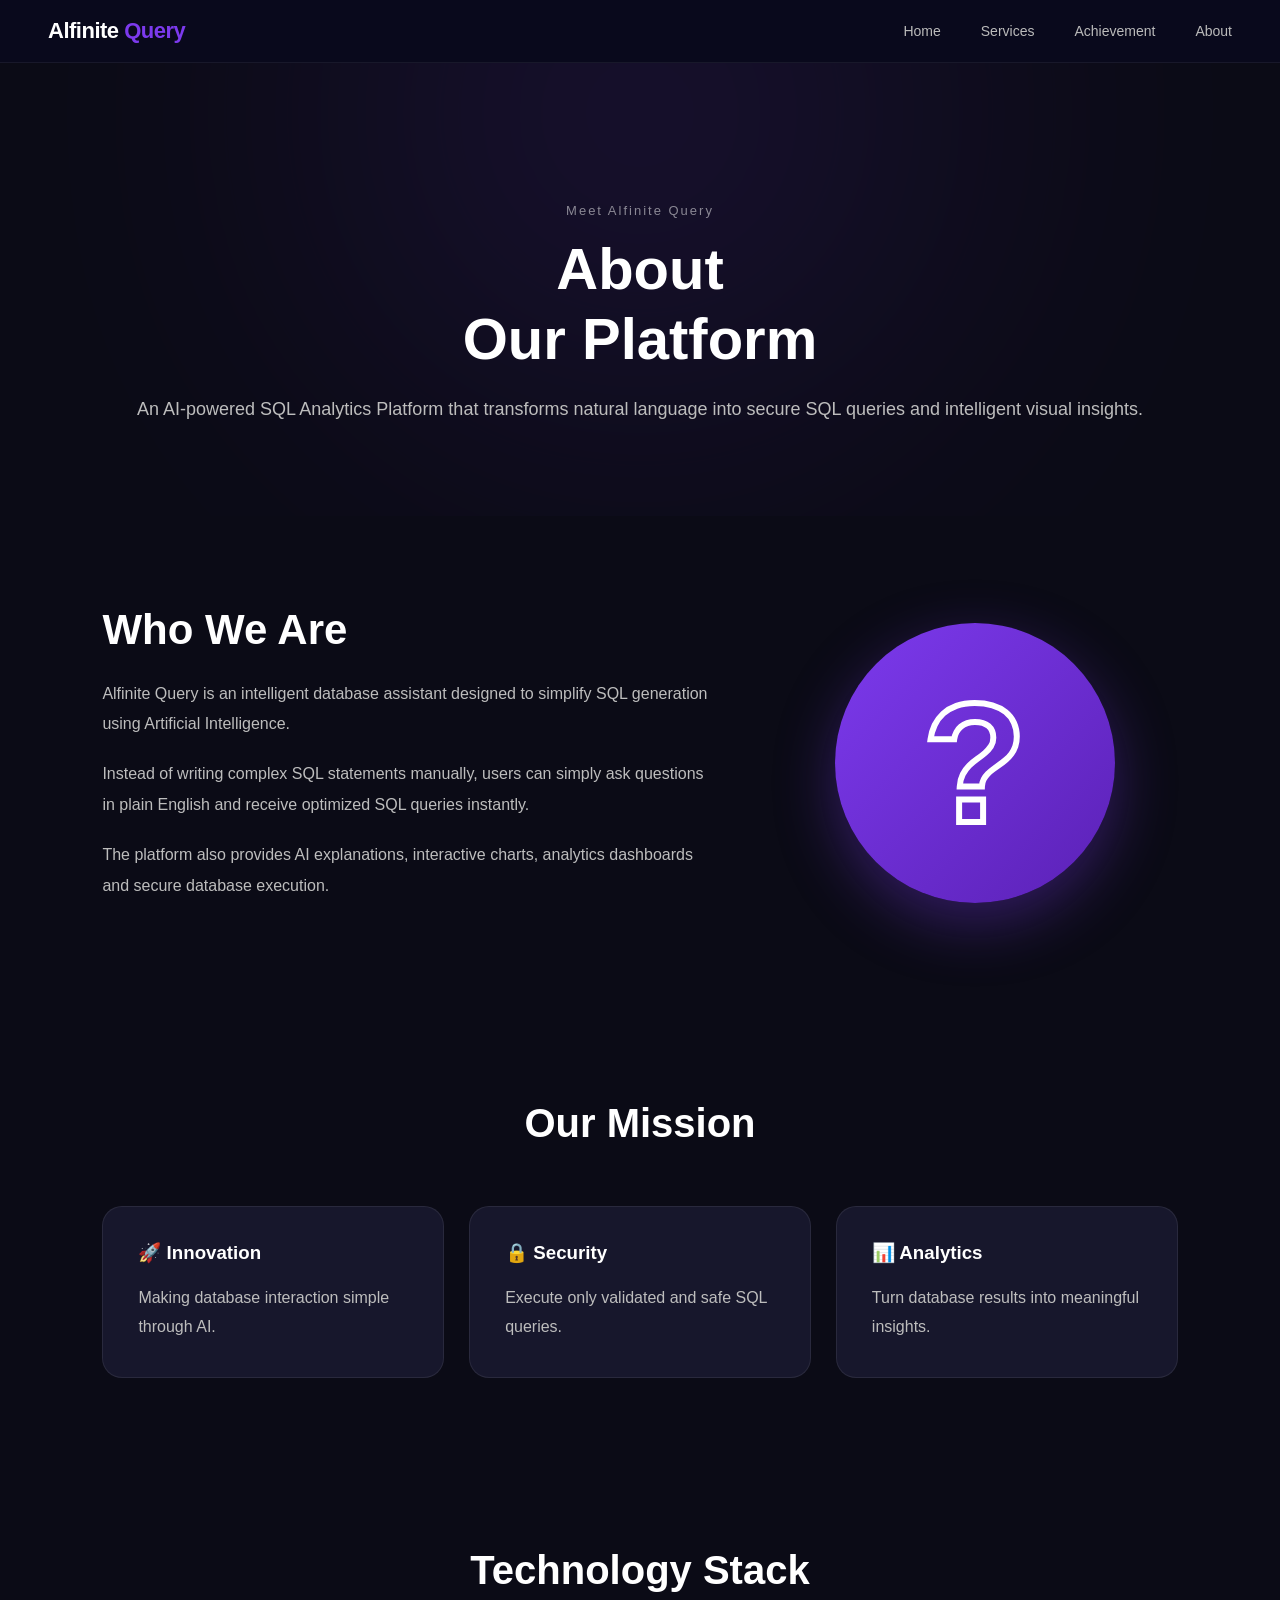
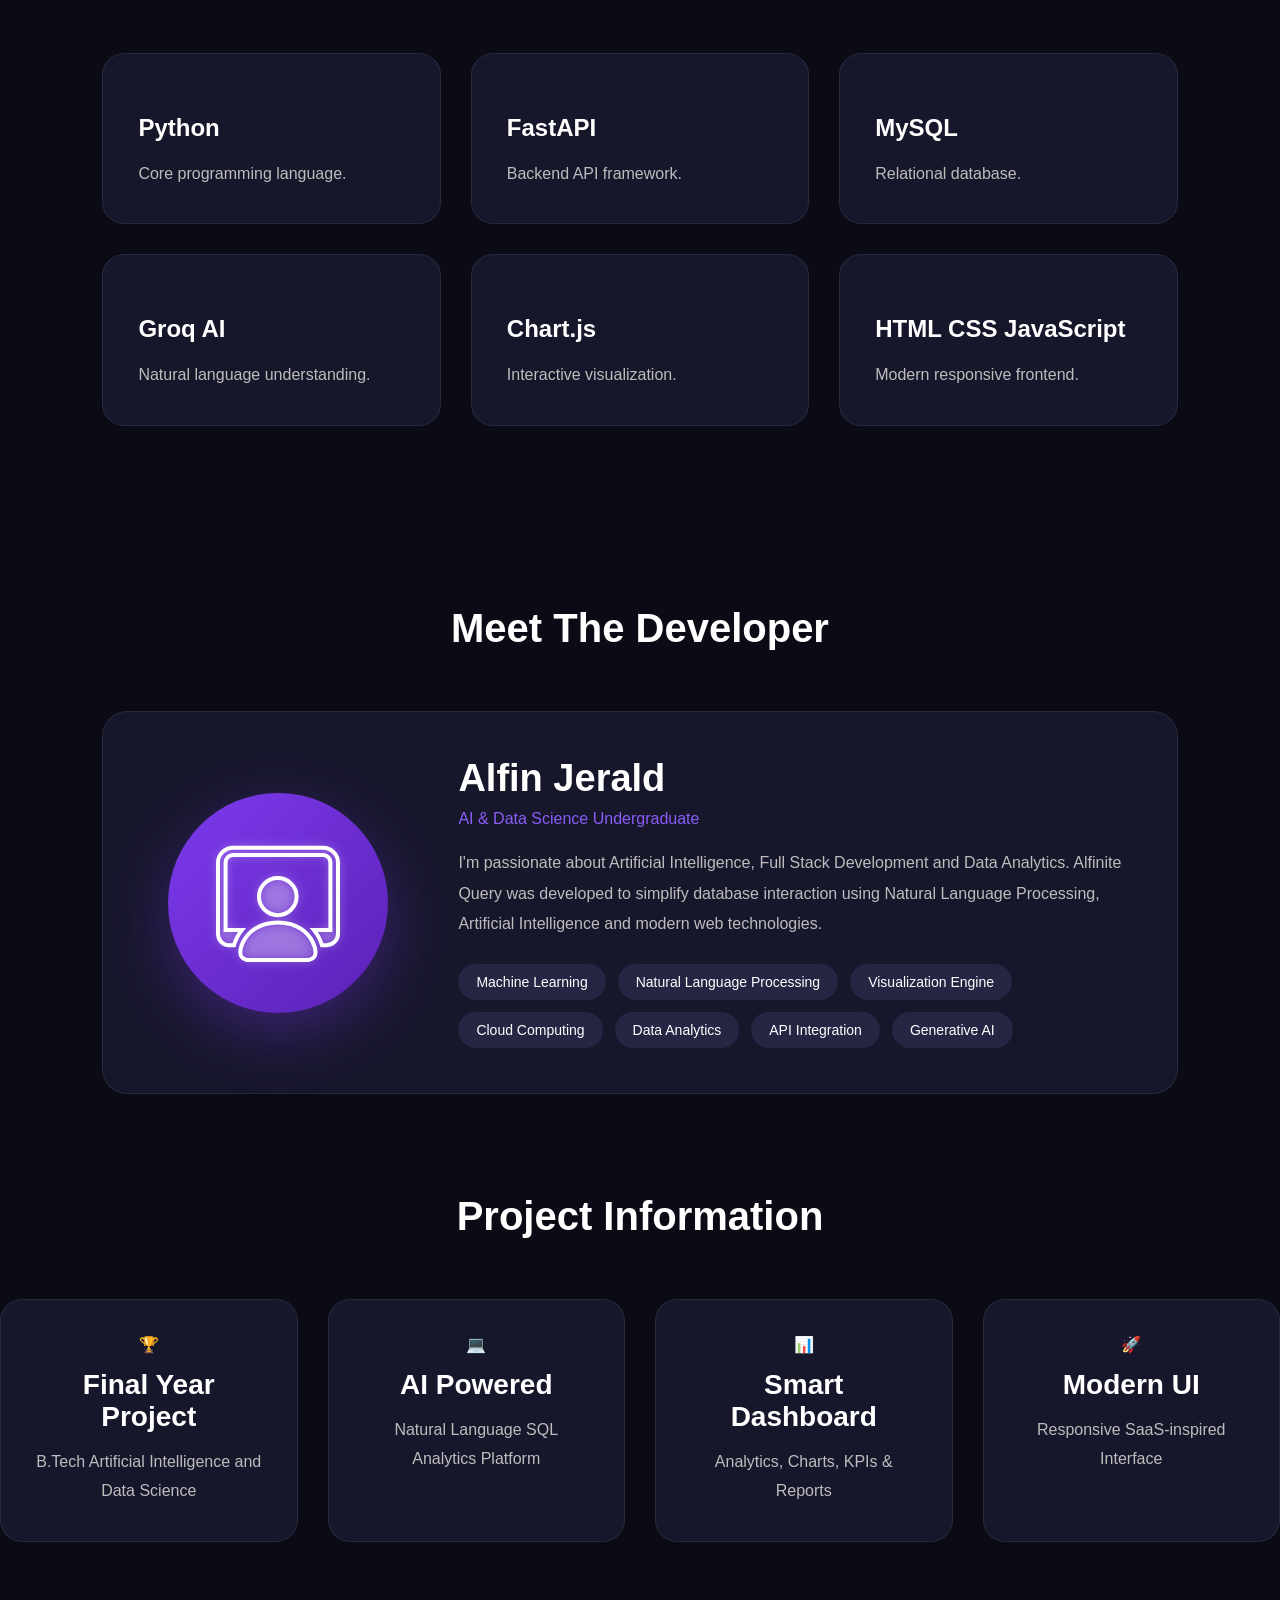
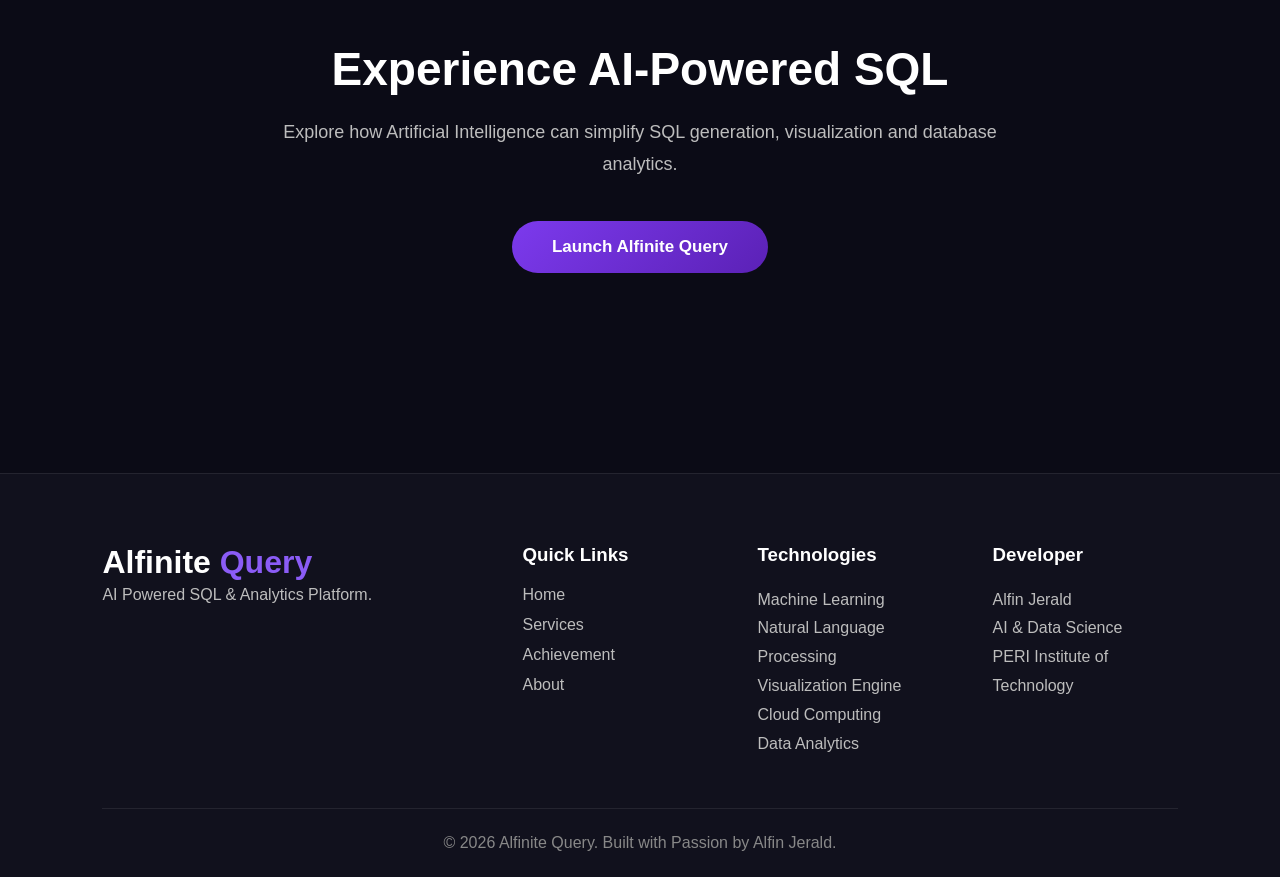
==== frontend/about.html @ ecc23884 "Initial commit" ====
<!DOCTYPE html>
<html lang="en">
<link rel="stylesheet"
href="https://cdn.jsdelivr.net/npm/bootstrap-icons@1.11.3/font/bootstrap-icons.min.css">
<head>

    <meta charset="UTF-8">

    <meta name="viewport"
          content="width=device-width, initial-scale=1.0">

    <title>About | Alfinite Query</title>

    <link rel="stylesheet" href="style.css">
    <link rel="stylesheet" href="pages.css">

</head>

<body>

<!-- NAVBAR -->
<nav>
  <div class="logo">Alfinite <span>Query</span></div>

  <div class="nav-links">
    <a href="index.html">Home</a>
    <a href="services.html">Services</a>
    <a href="achievement.html">Achievement</a>
    <a href="about.html">About</a>
  </div>

</nav>

<!-- ===========================
        HERO
=========================== -->

<section class="page-hero">

    <div class="hero-glow"></div>

    <div class="hero-inner">

        <p class="hero-sub">

            Meet Alfinite Query

        </p>

        <h1>

            About
            <br>

            Our Platform

        </h1>

        <p class="hero-desc">

            An AI-powered SQL Analytics Platform
            that transforms natural language
            into secure SQL queries and
            intelligent visual insights.

        </p>

    </div>

</section>

<!-- ===========================
        ABOUT PLATFORM
=========================== -->

<section class="about-platform">

    <div class="about-left">

        <h2>

            Who We Are

        </h2>

        <p>

            Alfinite Query is an intelligent
            database assistant designed to
            simplify SQL generation using
            Artificial Intelligence.

        </p>

        <p>

            Instead of writing complex SQL
            statements manually, users can
            simply ask questions in plain
            English and receive optimized
            SQL queries instantly.

        </p>

        <p>

            The platform also provides AI
            explanations, interactive charts,
            analytics dashboards and secure
            database execution.

        </p>

    </div>

    <div class="about-right">

        <div class="about-image">

    <span class="question-icon">?</span>

</div>

    </div>

</section>

<!-- ===========================
        OUR MISSION
=========================== -->

<section class="why-section">

<h2 class="section-title">

Our Mission

</h2>

<div class="why-grid">

<div class="why-box">

<h3>

🚀 Innovation

</h3>

<p>

Making database interaction
simple through AI.

</p>

</div>

<div class="why-box">

<h3>

🔒 Security

</h3>

<p>

Execute only validated
and safe SQL queries.

</p>

</div>

<div class="why-box">

<h3>

📊 Analytics

</h3>

<p>

Turn database results
into meaningful insights.

</p>

</div>

</div>

</section>

<!-- ===========================
        TECH STACK
=========================== -->

<section class="services-page">

<h2 class="section-title">

Technology Stack

</h2>

<div class="service-grid">

<div class="service-card">

<div class="service-icon">



</div>

<h3>

Python

</h3>

<p>

Core programming language.

</p>

</div>

<div class="service-card">

<div class="service-icon">



</div>

<h3>

FastAPI

</h3>

<p>

Backend API framework.

</p>

</div>

<div class="service-card">

<div class="service-icon">



</div>

<h3>

MySQL

</h3>

<p>

Relational database.

</p>

</div>

<div class="service-card">

<div class="service-icon">



</div>

<h3>

Groq AI

</h3>

<p>

Natural language understanding.

</p>

</div>

<div class="service-card">

<div class="service-icon">



</div>

<h3>

Chart.js

</h3>

<p>

Interactive visualization.

</p>

</div>

<div class="service-card">

<div class="service-icon">



</div>

<h3>

HTML  CSS  JavaScript

</h3>

<p>

Modern responsive frontend.

</p>

</div>

</div>

</section>

<!-- ===========================
        DEVELOPER
=========================== -->

<section class="developer-section">

    <h2 class="section-title">

        Meet The Developer

    </h2>

    <div class="developer-card">

        <div class="developer-avatar">

            <i class="bi bi-person-workspace developer-icon"></i>

        </div>

        <div class="developer-info">

            <h2>

                Alfin Jerald

            </h2>

            <h4>

                AI & Data Science Undergraduate

            </h4>

            <p>

                I'm passionate about Artificial Intelligence,
                Full Stack Development and Data Analytics.
                Alfinite Query was developed to simplify
                database interaction using Natural Language
                Processing, Artificial Intelligence and
                modern web technologies.

            </p>

            <div class="developer-tags">

                <span>Machine Learning</span>

                <span>Natural Language Processing</span>

                <span>Visualization Engine</span>

                <span>Cloud Computing</span>

                <span>Data Analytics</span>

                <span>API Integration</span>

                <span>Generative AI</span>

            </div>

        </div>

    </div>

</section>

<!-- ===========================
        PROJECT INFO
=========================== -->

<section class="project-info">

    <h2 class="section-title">

        Project Information

    </h2>

    <div class="achievement-grid">

        <div class="achievement-card">

            <div class="achievement-icon">

                🏆

            </div>

            <h2>

                Final Year Project

            </h2>

            <p>

                B.Tech Artificial Intelligence
                and Data Science

            </p>

        </div>

        <div class="achievement-card">

            <div class="achievement-icon">

                💻

            </div>

            <h2>

                AI Powered

            </h2>

            <p>

                Natural Language SQL
                Analytics Platform

            </p>

        </div>

        <div class="achievement-card">

            <div class="achievement-icon">

                📊

            </div>

            <h2>

                Smart Dashboard

            </h2>

            <p>

                Analytics, Charts,
                KPIs & Reports

            </p>

        </div>

        <div class="achievement-card">

            <div class="achievement-icon">

                🚀

            </div>

            <h2>

                Modern UI

            </h2>

            <p>

                Responsive
                SaaS-inspired Interface

            </p>

        </div>

    </div>

</section>

<!-- ===========================
        CTA
=========================== -->

<section class="cta-section">

    <h2>

        Experience AI-Powered SQL

    </h2>

    <p>

        Explore how Artificial Intelligence
        can simplify SQL generation,
        visualization and database analytics.

    </p>

    <a href="index.html">

        <button class="btn-discover">

            Launch Alfinite Query

        </button>

    </a>

</section>

<!-- ===========================
        FOOTER
=========================== -->

<footer>

    <div class="footer-grid">

        <div>

            <h2>

                Alfinite <span>Query</span>

            </h2>

            <p>

                AI Powered SQL &
                Analytics Platform.

            </p>

        </div>

        <div>

            <h3>

                Quick Links

            </h3>

            <a href="index.html">Home</a>

            <a href="services.html">Services</a>

            <a href="achievement.html">Achievement</a>

            <a href="about.html">About</a>

        </div>

        <div>

            <h3>

                Technologies

            </h3>

            <p>Machine Learning</p>

            <p>Natural Language Processing</p>

            <p>Visualization Engine</p>

            <p>Cloud Computing</p>

            <p>Data Analytics</p>


        </div>

        <div>

            <h3>

                Developer

            </h3>

            <p>

                Alfin Jerald

            </p>

            <p>

                AI & Data Science

            </p>

            <p>

                PERI Institute of Technology

            </p>

        </div>

    </div>

    <div class="footer-bottom">

        © 2026 Alfinite Query.
        Built with Passion by Alfin Jerald.

    </div>

</footer>

</body>

</html>
---- frontend/style.css ----
* {
  margin: 0;
  padding: 0;
  box-sizing: border-box;
}

body {
  background: #0a0a1a;
  color: #fff;
  font-family: 'Segoe UI', sans-serif;
  min-height: 100vh;
  overflow-x: hidden;
}

a {
  text-decoration: none;
  color: inherit;
}

/* ── NAV ── */
nav {
  display: flex;
  align-items: center;
  justify-content: space-between;
  padding: 18px 48px;
  background: rgba(10, 10, 30, 0.85);
  backdrop-filter: blur(12px);
  -webkit-backdrop-filter: blur(12px);
  position: sticky;
  top: 0;
  z-index: 100;
  border-bottom: 1px solid rgba(255, 255, 255, 0.06);
}

.logo {
  font-size: 22px;
  font-weight: 800;
  letter-spacing: -0.5px;
  color: #fff;
}

.logo span {
  color: #7c3aed;
}

.nav-links {
  display: flex;
  gap: 40px;
  font-size: 14px;
  color: #bbb;
}

.nav-links a {
  transition: color 0.2s;
}

.nav-links a:hover {
  color: #6d28d9;
}

.nav-btns {
  display: flex;
  gap: 12px;
  align-items: center;
}

.btn-signup {
  padding: 9px 22px;
  border-radius: 24px;
  border: 1px solid rgba(255, 255, 255, 0.28);
  background: transparent;
  color: #fff;
  font-size: 13px;
  cursor: pointer;
  transition: background 0.2s;
}

.btn-signup:hover {
  background: rgba(255, 255, 255, 0.07);
}

.btn-login {
  padding: 9px 22px;
  border-radius: 24px;
  background: #7c3aed;
  color: #fff;
  font-size: 13px;
  font-weight: 600;
  cursor: pointer;
  border: none;
  transition: background 0.2s;
}

.btn-login:hover {
  background: #6d28d9;
}

/* ── HERO ── */
.hero {
  position: relative;
  text-align: center;
  padding: 90px 40px 50px;
  overflow: hidden;
}

.hero-glow {
  position: absolute;
  top: -80px;
  left: 50%;
  transform: translateX(-50%);
  width: 520px;
  height: 520px;
  border-radius: 50%;
  background: radial-gradient(
    circle at 50% 50%,
    rgba(230, 160, 255, 0.7) 0%,
    rgba(180, 100, 255, 0.5) 25%,
    rgba(120, 50, 220, 0.3) 50%,
    transparent 72%
  );
  pointer-events: none;
  z-index: 0;
}

.hero-inner {
  position: relative;
  z-index: 1;
}

.hero-sub {
  font-size: 13px;
  color: rgba(255, 255, 255, 0.5);
  letter-spacing: 2px;
  margin-bottom: 16px;
}

.hero h1 {
  font-size: 56px;
  font-weight: 800;
  line-height: 1.15;
  margin-bottom: 20px;
  color: #fff;
}

.hero-desc {
  font-size: 14px;
  color: rgba(255, 255, 255, 0.45);
  line-height: 1.8;
}

.hero-scroll {
  margin: 28px auto 0;
  width: 38px;
  height: 38px;
  border-radius: 50%;
  border: 1px solid rgba(255, 255, 255, 0.18);
  display: flex;
  align-items: center;
  justify-content: center;
}

.hero-line {
  width: 1px;
  height: 48px;
  background: rgba(255, 255, 255, 0.12);
  margin: 10px auto 0;
}

/* ── FEATURE CARDS ── */
.feature-cards {
  display: grid;
  grid-template-columns: 1fr 1fr;
  gap: 22px;
  padding: 10px 80px 70px;
  max-width: 960px;
  margin: 0 auto;
}

.fcard {
  background: rgba(255, 255, 255, 0.04);
  border: 1px solid rgba(255, 255, 255, 0.08);
  border-radius: 18px;
  padding: 30px;
  backdrop-filter: blur(8px);
  -webkit-backdrop-filter: blur(8px);
  transition: border-color 0.2s;
}

.fcard:hover {
  border-color: rgba(124, 58, 237, 0.4);
}

.fcard-icon {
  width: 46px;
  height: 46px;
  border-radius: 50%;
  background: rgba(109, 40, 217, 0.3);
  border: 1px solid rgba(167, 139, 250, 0.2);
  display: flex;
  align-items: center;
  justify-content: center;
  margin-bottom: 20px;
}

.fcard-icon svg {
  width: 20px;
  height: 20px;
  stroke: #a78bfa;
  fill: none;
  stroke-width: 2;
  stroke-linecap: round;
  stroke-linejoin: round;
}

.fcard h3 {
  font-size: 17px;
  font-weight: 700;
  margin-bottom: 10px;
  color: #fff;
}

.fcard p {
  font-size: 13px;
  color: rgba(255, 255, 255, 0.45);
  line-height: 1.7;
  margin-bottom: 20px;
}

.fcard-link {
  font-size: 13px;
  color: #7c3aed;
  display: flex;
  align-items: center;
  gap: 6px;
  cursor: pointer;
  transition: gap 0.2s;
}

.fcard-link:hover {
  gap: 10px;
}

.fcard-link svg {
  width: 14px;
  height: 14px;
  stroke: #7c3aed;
  fill: none;
  stroke-width: 2;
  stroke-linecap: round;
  stroke-linejoin: round;
}

/* ── ABOUT / WHO WE ARE ── */
.about-section {
  display: grid;
  grid-template-columns: 1fr 1fr;
  gap: 60px;
  padding: 20px 80px 100px;
  max-width: 1060px;
  margin: 0 auto;
}

.about-title {
  font-size: 28px;
  font-weight: 800;
  margin-bottom: 30px;
  color: #fff;
}

/* Bar Chart */
.bars-wrap {
  background: rgba(255, 255, 255, 0.025);
  border: 1px solid rgba(255, 255, 255, 0.06);
  border-radius: 14px;
  padding: 24px 24px 0;
  display: flex;
  align-items: flex-end;
  gap: 14px;
  height: 200px;
  overflow: hidden;
}

.bar-col {
  display: flex;
  flex-direction: column;
  align-items: center;
  justify-content: flex-end;
  height: 100%;
}

.bar-pct {
  font-size: 12px;
  color: #a78bfa;
  font-weight: 700;
  margin-bottom: 5px;
}

.bar-fill {
  width: 88px;
  border-radius: 7px 7px 0 0;
  background: linear-gradient(180deg, #8b5cf6 0%, #5b21b6 100%);
}

.bar-lbl {
  font-size: 11px;
  color: rgba(255, 255, 255, 0.45);
  margin-top: 8px;
  padding-bottom: 14px;
}

/* Stats Column */
.stats-col {
  display: flex;
  flex-direction: column;
  justify-content: center;
}

.arrow-btn {
  width: 46px;
  height: 46px;
  border-radius: 50%;
  border: 1px solid rgba(255, 255, 255, 0.18);
  display: flex;
  align-items: center;
  justify-content: center;
  margin-left: auto;
  margin-bottom: 28px;
  cursor: pointer;
  transition: border-color 0.2s;
}

.arrow-btn:hover {
  border-color: rgba(255, 255, 255, 0.4);
}

.arrow-btn svg {
  width: 18px;
  height: 18px;
  stroke: rgba(255, 255, 255, 0.55);
  fill: none;
  stroke-width: 2;
  stroke-linecap: round;
  stroke-linejoin: round;
}

.stat-big {
  display: flex;
  align-items: flex-start;
  gap: 14px;
  margin-bottom: 24px;
}

.stat-big .num {
  font-size: 48px;
  font-weight: 800;
  line-height: 1;
  color: #fff;
}

.stat-big .info {
  display: flex;
  flex-direction: column;
  justify-content: center;
  padding-top: 6px;
}

.stat-big .info span {
  font-size: 12px;
  color: rgba(255, 255, 255, 0.38);
  line-height: 1.6;
}

.stat-row {
  display: flex;
  gap: 50px;
  margin-bottom: 28px;
}

.stat-item .num {
  font-size: 38px;
  font-weight: 800;
  color: #fff;
  line-height: 1;
}

.stat-item .lbl {
  font-size: 11px;
  color: rgba(255, 255, 255, 0.38);
  line-height: 1.6;
  margin-top: 3px;
}

.about-desc {
  font-size: 13px;
  color: rgba(255, 255, 255, 0.4);
  line-height: 1.9;
  margin-bottom: 26px;
}

.btn-discover {
  display: inline-block;
  padding: 13px 30px;
  background: #7c3aed;
  border-radius: 8px;
  font-size: 13px;
  font-weight: 600;
  color: #fff;
  cursor: pointer;
  border: none;
  transition: background 0.2s;
  width: fit-content;
}

.btn-discover:hover {
  background: #6d28d9;
}
.active-card{
  border:1px solid #7c3aed;
  box-shadow:
  0 0 30px rgba(124,58,237,.35);
}

.query-section,
.sql-section,
.results-section{

  max-width:1060px;
  margin:0 auto 40px;
  padding:0 80px;
}

.query-card{

  background:rgba(255,255,255,.04);

  border:1px solid rgba(255,255,255,.08);

  border-radius:18px;

  padding:30px;
}

.query-card h2{

  margin-bottom:20px;
  font-size:24px;
}

.query-card textarea{

  width:100%;
  height:160px;

  border:none;
  outline:none;

  resize:none;

  border-radius:12px;

  background:#111127;

  color:white;

  padding:18px;

  font-size:15px;
}

#generateBtn{

  margin-top:18px;

  padding:14px 30px;

  background:#7c3aed;

  color:white;

  border:none;

  border-radius:10px;

  cursor:pointer;

  font-weight:600;
}

#generateBtn:hover{

  background:#6d28d9;
}

.sql-section pre{

  background:#111127;

  padding:25px;

  border-radius:16px;

  color:#a78bfa;

  overflow:auto;

  border:1px solid rgba(255,255,255,.08);
}

.results-section{

  margin-bottom:100px;
}
.results-section h2{

  margin-bottom:20px;

  font-size:24px;
}

.results-section table{

  width:100%;
  border-collapse:collapse;

  background:rgba(255,255,255,.03);

  border-radius:12px;

  overflow:hidden;
}

.results-section th{

  background:#7c3aed;

  color:white;

  padding:15px;
}

.results-section td{

  padding:15px;

  border-bottom:
  1px solid rgba(255,255,255,.08);
}

.results-section tr:hover{

  background:rgba(255,255,255,.03);
}
@keyframes fadeRow {

    from {
        opacity: 0;
        transform: translateY(15px);
    }

    to {
        opacity: 1;
        transform: translateY(0);
    }

}
/* ===========================
   HISTORY SIDEBAR
=========================== */

.history-sidebar{

    position:absolute;

    top:140px;

    right:30px;

    width:270px;

    background:rgba(255,255,255,.05);

    backdrop-filter:blur(18px);

    border:1px solid rgba(255,255,255,.08);

    border-radius:18px;

    padding:20px;

    box-shadow:
    0 20px 60px rgba(0,0,0,.35);

    z-index:100;
    margin-top:700px;

}

.history-header{

    display:flex;

    justify-content:space-between;

    align-items:center;

    margin-bottom:18px;

}

.history-header h3{

    font-size:18px;

    color:white;

}

#clearHistory{

    background:#7c3aed;

    color:white;

    border:none;

    border-radius:8px;

    padding:6px 12px;

    cursor:pointer;

}

#historyList{

    list-style:none;

    padding:0;

}

#historyList li{

    padding:12px;

    margin-bottom:10px;

    border-radius:10px;

    background:rgba(255,255,255,.04);

    cursor:pointer;

    transition:.3s;

    opacity:0;

    animation:slideHistory .45s forwards;

}

#historyList li:hover{

    background:#7c3aed;

    transform:translateX(5px);

}

@keyframes slideHistory{

from{

opacity:0;

transform:translateX(25px);

}

to{

opacity:1;

transform:translateX(0);

}

}
/* ===========================
      SQL HEADER
=========================== */

.sql-header{

    display:flex;

    justify-content:space-between;

    align-items:center;

    margin-bottom:18px;

}

#copySQLBtn{

    background:linear-gradient(135deg,#7c3aed,#5b21b6);

    color:white;

    border:none;

    padding:12px 20px;

    border-radius:10px;

    cursor:pointer;

    font-size:14px;

    font-weight:600;

    transition:.3s;

    box-shadow:0 8px 25px rgba(124,58,237,.35);

}

#copySQLBtn:hover{

    transform:translateY(-3px);

    box-shadow:0 12px 35px rgba(124,58,237,.45);

}
/* ===========================
   EXPORT BUTTONS
=========================== */

.export-buttons{

    width:100%;

    display:flex;

    justify-content:flex-end;

    gap:15px;

    margin:18px 0 30px 0;

    padding-right:300px;   /* Same space occupied by Recent Queries panel */

}

.export-buttons button{

    padding:12px 22px;

    border:none;

    border-radius:12px;

    background:linear-gradient(135deg,#2563eb,#3b82f6);

    color:white;

    font-size:14px;

    font-weight:600;

    cursor:pointer;

    transition:.35s;

    box-shadow:0 10px 30px rgba(37,99,235,.25);

}

.export-buttons button:hover{

    transform:translateY(-3px);

    box-shadow:0 15px 40px rgba(37,99,235,.4);

}
/* ===========================
   ANALYTICS DASHBOARD
=========================== */

.analytics-section{

    margin-top:60px;

}

.analytics-section h2{

    margin-bottom:30px;

}

.analytics-grid{

    display:grid;

    grid-template-columns:repeat(4,1fr);

    gap:25px;

}

.analytics-card{

    background:rgba(255,255,255,.05);

    border:1px solid rgba(255,255,255,.08);

    border-radius:18px;

    padding:28px;

    transition:.35s;

    backdrop-filter:blur(15px);

}

.analytics-card:hover{

    transform:translateY(-8px);

    border-color:#7c3aed;

    box-shadow:0 20px 40px rgba(124,58,237,.25);

}

.analytics-icon{

    font-size:34px;

    margin-bottom:20px;

}

.analytics-card h3{

    font-size:34px;

    margin-bottom:10px;

}

.analytics-card p{

    color:#bdbdbd;

    font-size:14px;

}
/* ===========================
      VISUALIZATION
=========================== */

.visualization-section{

    margin-top:60px;

}

.visualization-header{

    display:flex;

    justify-content:space-between;

    align-items:center;

    margin-bottom:25px;

}

.chart-toolbar{

    display:flex;

    gap:12px;

}

.chart-btn{

    background:#161b2e;

    color:white;

    border:1px solid rgba(255,255,255,.08);

    padding:10px 18px;

    border-radius:10px;

    cursor:pointer;

    transition:.3s;

    font-size:14px;

}

.chart-btn:hover{

    transform:translateY(-2px);

    background:#232947;

}

.chart-btn.active{

    background:linear-gradient(135deg,#7c3aed,#5b21b6);

    border:none;

}

.chart-container{

    background:#12172b;

    padding:20px;

    border-radius:18px;

    border:1px solid rgba(255,255,255,.06);

    height:450px;

    width:100%;

}
.table-view-card{

    width:100%;
    height:380px;

    display:flex;
    flex-direction:column;
    justify-content:center;
    align-items:center;

    text-align:center;

    border:2px dashed rgba(124,58,237,.4);

    border-radius:20px;

    background:rgba(124,58,237,.05);

    animation:fadeIn .5s ease;
}

.table-icon{

    font-size:60px;

    margin-bottom:20px;
}

.table-view-card h2{

    color:#7c3aed;

    margin-bottom:12px;

    font-size:28px;
}

.table-view-card p{

    width:70%;

    color:#bdbdbd;

    line-height:1.7;

    font-size:17px;
}

.table-tip{

    margin-top:25px;

    background:#7c3aed;

    color:white;

    padding:14px 24px;

    border-radius:12px;

    font-size:15px;

    box-shadow:0 10px 30px rgba(124,58,237,.3);
}
.chart-placeholder{

    width:100%;
    height:450px;

    display:flex;
    flex-direction:column;
    justify-content:center;
    align-items:center;

    text-align:center;

    border:none;

    border-radius:20px;

    

    animation:fadeIn .5s ease;
}

.placeholder-icon{

    font-size:70px;

    margin-bottom:20px;
}

.chart-placeholder h2{

    color:#7c3aed;

    font-size:30px;

    margin-bottom:15px;
}

.chart-placeholder p{

    color:#cfcfcf;

    font-size:18px;

    margin:4px 0;
}

.placeholder-sub{

    color:#9ca3af;

    font-size:16px;
}

.placeholder-tip{

    margin-top:25px;

    padding:14px 24px;

    background:#7c3aed;

    color:white;

    border-radius:12px;

    font-size:15px;

    box-shadow:0 10px 30px rgba(124,58,237,.30);
}
.explanation-section{

    margin-top:35px;


}

.explanation-box{

    background:#17172c;

    border:1px solid rgba(255,255,255,.08);

    border-radius:18px;

    min-height:120px;

    padding:28px;

    display:flex;

    align-items:flex-start;

    overflow:auto;

}

#sqlExplanation{

    white-space: pre-wrap;

    word-wrap: break-word;

    overflow-wrap: break-word;

    overflow-x: hidden;

    overflow-y: auto;
    color:#fff;

    line-height: 1.8;

}
.result-box{

    background:#17172c;

    border:1px solid rgba(255,255,255,.08);

    border-radius:18px;

    min-height:120px;

    padding:28px;

    color:#999;

}
.sql-section h2{

    margin-bottom:20px;

}
---- frontend/pages.css ----
/* ===========================
   COMMON PAGE STYLES
=========================== */

body{

    margin:0;
    padding:0;

    background:#0b0b16;

    color:white;

    font-family:'Segoe UI',sans-serif;

}

/* ===========================
   ACTIVE NAVBAR
=========================== */

.active-nav{

    color:#9b5cff !important;

    font-weight:600;

}

.active-nav::after{

    width:100%;

}

/* ===========================
   HERO
=========================== */

.page-hero{

    position:relative;

    padding:140px 8% 90px;

    text-align:center;

    overflow:hidden;

}

.page-hero h1{

    font-size:58px;

    line-height:1.2;

    margin-bottom:20px;

}

.page-hero .hero-desc{

    color:#bdbdbd;

    font-size:18px;

    line-height:1.8;

}

.hero-glow{

    position:absolute;

    width:600px;

    height:600px;

    background:#7c3aed;

    opacity:.12;

    filter:blur(150px);

    border-radius:50%;

    left:50%;

    transform:translateX(-50%);

    top:-250px;

}

/* ===========================
   TITLES
=========================== */

.section-title{

    text-align:center;

    font-size:40px;

    margin-bottom:60px;

}

/* ===========================
   SERVICE GRID
=========================== */

.services-page{

    padding:80px 8%;

}

.service-grid{

    display:grid;

    grid-template-columns:repeat(auto-fit,minmax(270px,1fr));

    gap:30px;

}

/* ===========================
   SERVICE CARD
=========================== */

.service-card{

    background:#17172c;

    border:1px solid rgba(255,255,255,.08);

    border-radius:22px;

    padding:35px;

    transition:.35s;

    cursor:pointer;

}

.service-card:hover{

    transform:translateY(-10px);

    border-color:#7c3aed;

    box-shadow:0 20px 50px rgba(124,58,237,.30);

}

.service-icon{

    font-size:45px;

    margin-bottom:25px;

}

.service-card h3{

    margin-bottom:18px;

    font-size:24px;

}

.service-card p{

    color:#bdbdbd;

    line-height:1.8;

}

/* ===========================
   WHY SECTION
=========================== */

.why-section{

    padding:90px 8%;

}

.why-grid{

    display:grid;

    grid-template-columns:repeat(3,1fr);

    gap:25px;

}

.why-box{

    background:#17172c;

    padding:35px;

    border-radius:20px;

    border:1px solid rgba(255,255,255,.08);

    transition:.3s;

}

.why-box:hover{

    transform:translateY(-8px);

    border-color:#7c3aed;

}

.why-box h3{

    margin-bottom:20px;

}

.why-box p{

    color:#bdbdbd;

    line-height:1.8;

}
/* ===========================
   CTA SECTION
=========================== */

.cta-section{

    padding:100px 8%;

    text-align:center;

}

.cta-section h2{

    font-size:46px;

    margin-bottom:20px;

}

.cta-section p{

    color:#bdbdbd;

    font-size:18px;

    line-height:1.8;

    margin-bottom:40px;

}

.cta-section .btn-discover{

    padding:16px 40px;

    border:none;

    border-radius:50px;

    background:linear-gradient(135deg,#7c3aed,#5b21b6);

    color:white;

    font-size:17px;

    cursor:pointer;

    transition:.35s;

}

.cta-section .btn-discover:hover{

    transform:translateY(-5px);

    box-shadow:0 15px 35px rgba(124,58,237,.4);

}

/* ===========================
   FOOTER
=========================== */

footer{

    margin-top:100px;

    background:#11111d;

    border-top:1px solid rgba(255,255,255,.08);

    padding:70px 8% 25px;

}

.footer-grid{

    display:grid;

    grid-template-columns:2fr 1fr 1fr 1fr;

    gap:50px;

}

.footer-grid h2{

    font-size:32px;

}

.footer-grid h2 span{

    color:#8b5cf6;

}

.footer-grid h3{

    margin-bottom:20px;

}

.footer-grid p{

    color:#bdbdbd;

    line-height:1.8;

}

.footer-grid a{

    display:block;

    color:#bdbdbd;

    text-decoration:none;

    margin-bottom:12px;

    transition:.3s;

}

.footer-grid a:hover{

    color:#8b5cf6;

    padding-left:8px;

}

.footer-bottom{

    margin-top:50px;

    text-align:center;

    color:#888;

    border-top:1px solid rgba(255,255,255,.08);

    padding-top:25px;

}

/* ===========================
   ANIMATIONS
=========================== */

.service-card,
.why-box{

    animation:fadeUp .8s ease forwards;

}

@keyframes fadeUp{

    from{

        opacity:0;

        transform:translateY(40px);

    }

    to{

        opacity:1;

        transform:translateY(0);

    }

}

/* ===========================
   RESPONSIVE
=========================== */

@media(max-width:1100px){

.footer-grid{

    grid-template-columns:repeat(2,1fr);

}

.why-grid{

    grid-template-columns:1fr;

}

.page-hero h1{

    font-size:46px;

}

}

@media(max-width:768px){

.page-hero{

    padding:120px 6% 70px;

}

.page-hero h1{

    font-size:36px;

}

.section-title{

    font-size:30px;

}

.service-grid{

    grid-template-columns:1fr;

}

.footer-grid{

    grid-template-columns:1fr;

}

.cta-section h2{

    font-size:32px;

}

}

@media(max-width:500px){

.page-hero h1{

    font-size:30px;

}

.hero-desc{

    font-size:15px;

}

.service-card{

    padding:25px;

}

.service-icon{

    font-size:38px;

}

.cta-section{

    padding:70px 5%;

}

}
/* ===================================
   ACHIEVEMENT PAGE
=================================== */

.achievement-section{

    padding:90px 8%;

}

.achievement-grid{

    display:grid;

    grid-template-columns:repeat(auto-fit,minmax(260px,1fr));

    gap:30px;

}

.achievement-card{

    background:#17172c;

    border:1px solid rgba(255,255,255,.08);

    border-radius:22px;

    padding:35px;

    text-align:center;

    transition:.35s;

    cursor:pointer;

}

.achievement-card:hover{

    transform:translateY(-10px);

    border-color:#7c3aed;

    box-shadow:0 20px 45px rgba(124,58,237,.30);

}



.achievement-card h2{
    margin-top:15px;

    margin-bottom:15px;

    font-size:28px;

}

.achievement-card p{

    color:#bdbdbd;

    line-height:1.8;

}

/* ===================================
   TIMELINE
=================================== */

.timeline-section{

    padding:100px 8%;

}

.timeline{

    position:relative;

    max-width:900px;

    margin:auto;

}

.timeline::before{

    content:"";

    position:absolute;

    left:20px;

    top:0;

    width:3px;

    height:100%;

    background:#7c3aed;

}

.timeline-item{

    position:relative;

    margin-bottom:45px;

    padding-left:70px;

}

.timeline-dot{

    position:absolute;

    left:10px;

    top:5px;

    width:22px;

    height:22px;

    border-radius:50%;

    background:#7c3aed;

    box-shadow:0 0 18px #7c3aed;

}

.timeline-content{

    background:#17172c;

    border:1px solid rgba(255,255,255,.08);

    border-radius:18px;

    padding:25px;

    transition:.3s;

}

.timeline-content:hover{

    border-color:#7c3aed;

    transform:translateX(10px);

}

.timeline-content h3{

    margin-bottom:12px;

}

.timeline-content p{

    color:#bdbdbd;

    line-height:1.8;

}

/* ===================================
   TECHNOLOGY CARDS
=================================== */

.service-grid .service-card{

    animation:fadeUp .8s ease;

}

/* ===================================
   CTA
=================================== */

.cta-section{

    padding:100px 8%;

    text-align:center;

}

.cta-section h2{

    font-size:46px;

    margin-bottom:20px;

}

.cta-section p{

    max-width:750px;

    margin:auto;

    color:#bdbdbd;

    line-height:1.8;

    margin-bottom:40px;

}

/* ===================================
   ANIMATION
=================================== */

@keyframes fadeUp{

    from{

        opacity:0;

        transform:translateY(40px);

    }

    to{

        opacity:1;

        transform:translateY(0);

    }

}

.achievement-card,
.timeline-content,
.service-card,
.why-box{

    animation:fadeUp .7s ease;

}

/* ===================================
   RESPONSIVE
=================================== */

@media(max-width:900px){

.timeline::before{

    left:14px;

}

.timeline-item{

    padding-left:55px;

}

.timeline-dot{

    left:4px;

}

}

@media(max-width:768px){

.achievement-grid{

    grid-template-columns:1fr;

}

.timeline-item{

    padding-left:50px;

}

.timeline-content{

    padding:20px;

}

.cta-section h2{

    font-size:34px;

}

}
/* ===========================
   ABOUT PAGE
=========================== */

.about-platform{

    padding:90px 8%;

    display:grid;

    grid-template-columns:1.5fr 1fr;

    gap:60px;

    align-items:center;

}

.about-left h2{

    font-size:42px;

    margin-bottom:25px;

}

.about-left p{

    color:#bdbdbd;

    line-height:1.9;

    margin-bottom:20px;

}

.about-image{

    width:280px;

    height:280px;

    margin:auto;

    border-radius:50%;

    background:linear-gradient(135deg,#7c3aed,#5b21b6);

    display:flex;

    justify-content:center;

    align-items:center;

    box-shadow:0 20px 60px rgba(124,58,237,.35);

}

/* Hollow Question Mark */

.question-icon{

    font-size:170px;

    font-weight:700;

    color:transparent;

    -webkit-text-stroke:6px #ffffff;

    line-height:1;

    user-select:none;

}

/* ===========================
   DEVELOPER SECTION
=========================== */

.developer-section{

    padding:100px 8%;

}

.developer-card{

    display:grid;

    grid-template-columns:260px 1fr;

    gap:50px;

    align-items:center;

    background:#17172c;

    border:1px solid rgba(255,255,255,.08);

    border-radius:25px;

    padding:45px;

    transition:.35s;

}

.developer-card:hover{

    border-color:#7c3aed;

    box-shadow:0 20px 45px rgba(124,58,237,.25);

}

.developer-avatar{

    width:220px;

    height:220px;

    margin:auto;

    border-radius:50%;

    background:linear-gradient(135deg,#7c3aed,#5b21b6);

    display:flex;

    justify-content:center;

    align-items:center;

    box-shadow:0 20px 60px rgba(124,58,237,.35);

}

.developer-icon{

    font-size:120px;

    color:transparent;

    -webkit-text-stroke:4px #ffffff;

    text-shadow:0 0 12px rgba(255,255,255,.35);

}

.developer-info h2{

    font-size:38px;

    margin-bottom:10px;

}

.developer-info h4{

    color:#8b5cf6;

    margin-bottom:20px;

    font-weight:500;

}

.developer-info p{

    color:#bdbdbd;

    line-height:1.9;

    margin-bottom:25px;

}

.developer-tags{

    display:flex;

    flex-wrap:wrap;

    gap:12px;

}

.developer-tags span{

    padding:10px 18px;

    border-radius:30px;

    background:#262644;

    color:white;

    font-size:14px;

    transition:.3s;

}

.developer-tags span:hover{

    background:#7c3aed;

    transform:translateY(-3px);

}

/* ===========================
   RESPONSIVE
=========================== */

@media(max-width:900px){

.developer-card{

    grid-template-columns:1fr;

    text-align:center;

}

.developer-tags{

    justify-content:center;

}

}

@media(max-width:600px){

.developer-avatar{

    width:180px;

    height:180px;

}

.developer-icon{

    font-size:95px;

}

.developer-info h2{

    font-size:30px;

}

}
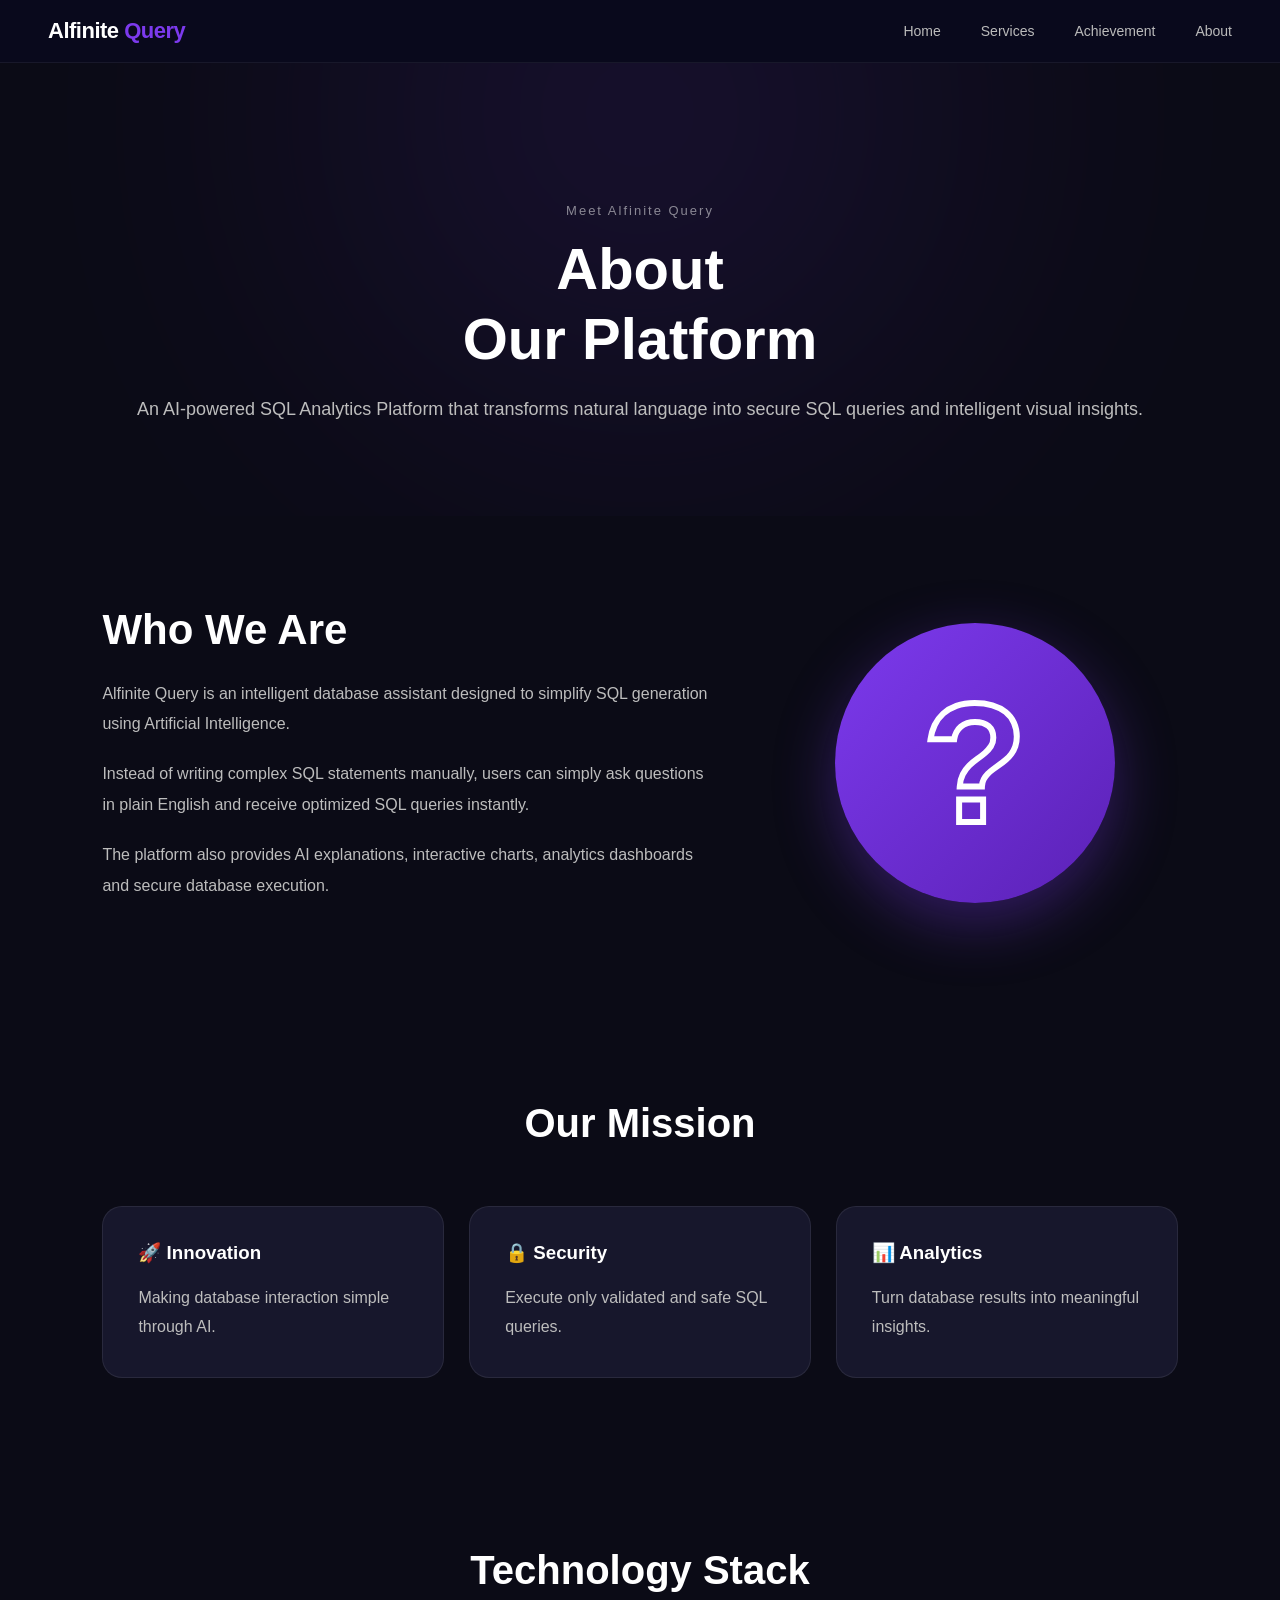
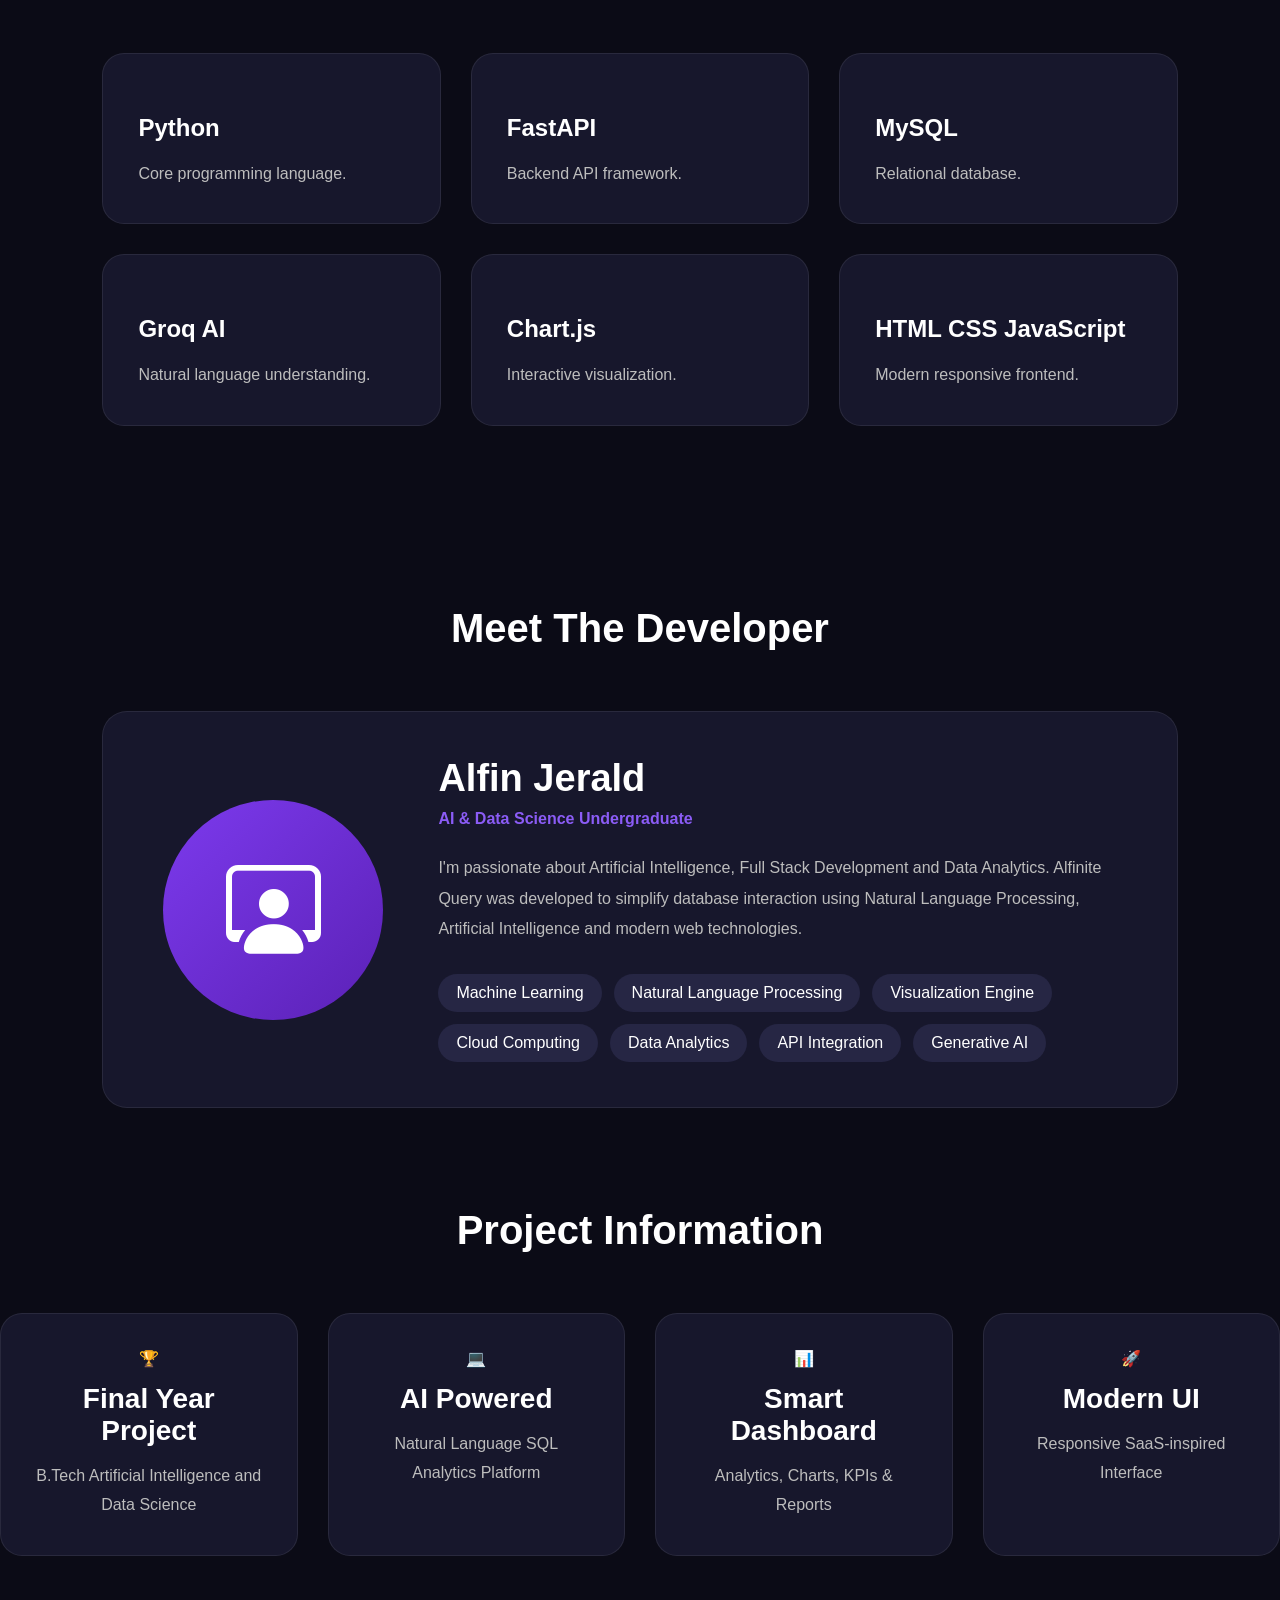
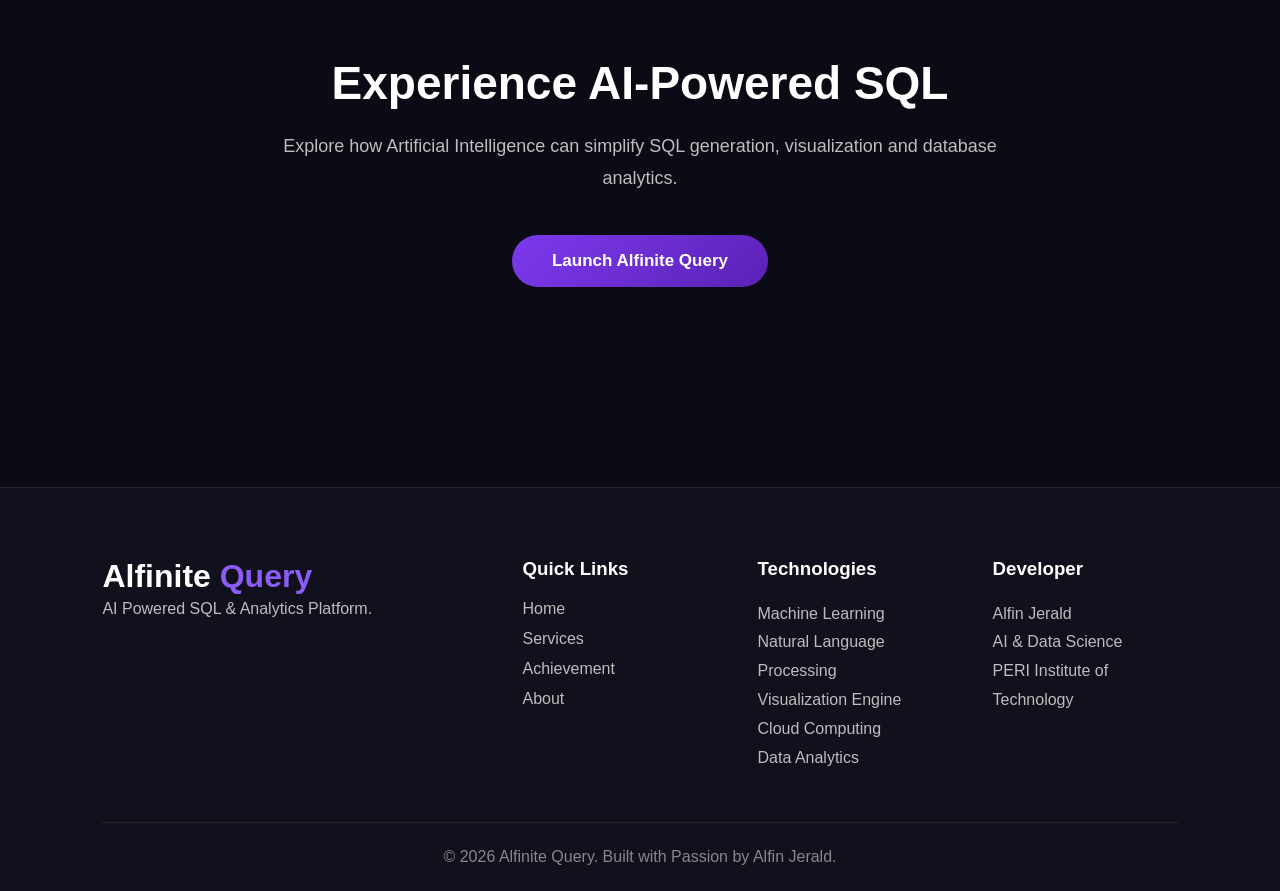
==== commit 602242c3: "Make website fully responsive and fix mobile navigation" ====
--- a/frontend/about.html
+++ b/frontend/about.html
@@ -20,14 +20,23 @@
 
 <!-- NAVBAR -->
 <nav>
-  <div class="logo">Alfinite <span>Query</span></div>
-
-  <div class="nav-links">
-    <a href="index.html">Home</a>
-    <a href="services.html">Services</a>
-    <a href="achievement.html">Achievement</a>
-    <a href="about.html">About</a>
-  </div>
+
+    <div class="logo">
+        Alfinite <span>Query</span>
+    </div>
+
+    <div class="menu-toggle" id="menuToggle">
+        ☰
+    </div>
+
+    <div class="nav-links" id="navLinks">
+
+        <a href="index.html">Home</a>
+        <a href="services.html">Services</a>
+        <a href="achievement.html">Achievement</a>
+        <a href="about.html">About</a>
+
+    </div>
 
 </nav>
 
@@ -659,7 +668,7 @@
 </footer>
 
 </body>
-
+<script src="js/navbar.js"></script>
 </html>
 
 
--- a/frontend/style.css
+++ b/frontend/style.css
@@ -1136,3 +1136,980 @@
     margin-bottom:20px;
 
 }
+/*=========================================
+ RESPONSIVE BASE
+=========================================*/
+
+*{
+    box-sizing:border-box;
+}
+
+html{
+
+    scroll-behavior:smooth;
+
+}
+
+body{
+
+    overflow-x:hidden;
+
+}
+
+img{
+
+    max-width:100%;
+
+    height:auto;
+
+}
+
+table{
+
+    max-width:100%;
+
+}
+
+canvas{
+
+    max-width:100% !important;
+
+}
+
+pre{
+
+    white-space:pre-wrap;
+
+    word-break:break-word;
+
+}
+
+textarea,
+input{
+
+    max-width:100%;
+
+}
+
+button{
+
+    cursor:pointer;
+
+}
+/*=========================================
+ LARGE LAPTOP
+=========================================*/
+
+@media(max-width:1200px){
+
+.container,
+.hero,
+.query-section,
+.sql-section,
+.results-section,
+.analytics-section,
+.visualization-section,
+.about-section{
+
+    padding-left:5%;
+    padding-right:5%;
+
+}
+
+}
+/*=========================================
+ TABLET
+=========================================*/
+
+@media(max-width:992px){
+
+.feature-cards{
+
+    grid-template-columns:1fr;
+
+}
+
+.analytics-grid{
+
+    grid-template-columns:repeat(2,1fr);
+
+}
+
+.about-section{
+
+    grid-template-columns:1fr;
+
+    gap:60px;
+
+}
+
+.hero h1{
+
+    font-size:60px;
+
+}
+
+}
+/*=========================================
+ MOBILE
+=========================================*/
+
+@media(max-width:768px){
+
+.hero h1{
+
+    font-size:42px;
+
+}
+
+.hero-desc{
+
+    font-size:17px;
+
+}
+
+.query-card{
+
+    padding:25px;
+
+}
+
+.analytics-grid{
+
+    grid-template-columns:1fr;
+
+}
+
+.chart-toolbar{
+
+    flex-wrap:wrap;
+
+    justify-content:center;
+
+}
+
+.sql-header{
+
+    flex-direction:column;
+
+    gap:15px;
+
+    align-items:flex-start;
+
+}
+
+.export-buttons{
+
+    flex-direction:column;
+
+}
+
+}
+/*=========================================
+ SMALL PHONE
+=========================================*/
+
+@media(max-width:576px){
+
+.hero{
+
+    padding:80px 20px;
+
+}
+
+.hero h1{
+
+    font-size:34px;
+
+}
+
+.hero-desc{
+
+    font-size:15px;
+
+}
+
+textarea{
+
+    min-height:150px;
+
+}
+
+button{
+
+    width:100%;
+
+}
+
+.analytics-card{
+
+    padding:25px;
+
+}
+
+}
+/*=================================
+RESPONSIVE NAVBAR
+==================================*/
+
+.menu-toggle{
+
+    display:none;
+
+    font-size:32px;
+
+    color:#fff;
+
+    cursor:pointer;
+
+}
+
+@media(max-width:768px){
+
+nav{
+
+    padding:18px 25px;
+
+    position:relative;
+
+}
+
+.menu-toggle{
+
+    display:block;
+
+}
+
+.nav-links{
+
+    position:absolute;
+
+    top:75px;
+
+    left:0;
+
+    width:100%;
+
+    background:#121224;
+
+    display:none;
+
+    flex-direction:column;
+
+    align-items:center;
+
+    gap:25px;
+
+    padding:30px 0;
+
+    border-top:1px solid rgba(255,255,255,.08);
+
+    box-shadow:0 10px 30px rgba(0,0,0,.3);
+
+}
+
+.nav-links.show{
+
+    display:flex;
+
+}
+
+}
+/*==================================================
+        RESPONSIVE HOME LAYOUT
+===================================================*/
+
+/* ---------- Laptop ---------- */
+
+@media (max-width:1200px){
+
+.query-section,
+.sql-section,
+.results-section,
+.analytics-section,
+.visualization-section{
+
+    padding:0 40px;
+
+}
+
+.feature-cards{
+
+    max-width:100%;
+
+    padding:20px 40px 60px;
+
+}
+
+.about-section{
+
+    padding:30px 40px 80px;
+
+}
+
+.history-sidebar{
+
+    display:none;
+
+}
+
+.export-buttons{
+
+    padding-right:0;
+
+    justify-content:flex-end;
+
+}
+
+}
+
+
+/* ---------- Tablet ---------- */
+
+@media (max-width:992px){
+
+.hero{
+
+    padding:80px 30px;
+
+}
+
+.hero h1{
+
+    font-size:48px;
+
+}
+
+.feature-cards{
+
+    grid-template-columns:1fr;
+
+}
+
+.about-section{
+
+    grid-template-columns:1fr;
+
+}
+
+.analytics-grid{
+
+    grid-template-columns:repeat(2,1fr);
+
+}
+
+.query-section,
+.sql-section,
+.results-section,
+.analytics-section,
+.visualization-section{
+
+    padding:0 30px;
+
+}
+
+}
+
+
+/* ---------- Mobile ---------- */
+
+@media (max-width:768px){
+
+.hero{
+
+    padding:70px 20px;
+
+}
+
+.hero-glow{
+
+    width:320px;
+
+    height:320px;
+
+}
+
+.hero h1{
+
+    font-size:36px;
+
+}
+
+.hero-desc{
+
+    font-size:15px;
+
+}
+
+.feature-cards{
+
+    padding:20px;
+
+}
+
+.query-section,
+.sql-section,
+.results-section,
+.analytics-section,
+.visualization-section{
+
+    padding:0 20px;
+
+}
+
+.query-card{
+
+    padding:20px;
+
+}
+
+.sql-header{
+
+    flex-direction:column;
+
+    align-items:flex-start;
+
+    gap:15px;
+
+}
+
+.export-buttons{
+
+    flex-direction:column;
+
+    gap:12px;
+
+    margin-top:20px;
+
+}
+
+.export-buttons button{
+
+    width:100%;
+
+}
+
+.analytics-grid{
+
+    grid-template-columns:1fr;
+
+}
+
+.chart-toolbar{
+
+    flex-wrap:wrap;
+
+}
+
+.chart-btn{
+
+    flex:1;
+
+    min-width:90px;
+
+}
+
+.chart-container{
+
+    height:320px;
+
+}
+
+}
+.history-sidebar{
+
+    display:none;
+
+}
+
+
+/* ---------- Small Phones ---------- */
+
+@media (max-width:576px){
+
+.hero h1{
+
+    font-size:30px;
+
+}
+
+.hero-sub{
+
+    font-size:12px;
+
+}
+
+.hero-desc{
+
+    font-size:14px;
+
+}
+
+.query-card{
+
+    padding:18px;
+
+}
+
+#generateBtn{
+
+    width:100%;
+
+}
+
+#copySQLBtn{
+
+    width:100%;
+
+}
+
+.chart-container{
+
+    height:260px;
+
+}
+
+.analytics-card{
+
+    padding:20px;
+
+}
+
+}
+/*==================================================
+      RESPONSIVE QUERY & SQL SECTION
+===================================================*/
+
+@media(max-width:768px){
+
+/* Query Input */
+
+.input-group{
+
+    display:flex;
+
+    flex-direction:column;
+
+    gap:15px;
+
+}
+
+.input-group input{
+
+    width:100%;
+
+    font-size:16px;
+
+}
+
+.input-group button{
+
+    width:100%;
+
+    height:52px;
+
+}
+
+/* Generate Button */
+
+#generateBtn{
+
+    width:100%;
+
+}
+
+/* SQL Header */
+
+.sql-header{
+
+    flex-direction:column;
+
+    align-items:flex-start;
+
+    gap:15px;
+
+}
+
+#copySQLBtn{
+
+    width:100%;
+
+}
+
+/* SQL Output */
+
+.sql-section pre{
+
+    padding:18px;
+
+    font-size:14px;
+
+    overflow:auto;
+
+}
+
+/* AI Explanation */
+
+#sqlExplanation{
+
+    font-size:14px;
+
+    line-height:1.7;
+
+}
+
+/* Export Buttons */
+
+.export-buttons{
+
+    flex-direction:column;
+
+    gap:15px;
+
+    padding-right:0;
+
+}
+
+.export-buttons button{
+
+    width:100%;
+
+}
+
+/* Results Table */
+
+#tableContainer{
+
+    width:100%;
+
+    overflow-x:auto;
+
+}
+
+.results-section table{
+
+    min-width:650px;
+
+}
+
+/* Visualization */
+
+.visualization-header{
+
+    flex-direction:column;
+
+    align-items:flex-start;
+
+    gap:15px;
+
+}
+
+.chart-toolbar{
+
+    width:100%;
+
+    display:flex;
+
+    flex-wrap:wrap;
+
+    gap:10px;
+
+}
+
+.chart-btn{
+
+    flex:1;
+
+    min-width:85px;
+
+}
+
+.chart-container{
+
+    width:100%;
+
+    overflow:hidden;
+
+}
+
+}
+
+
+/*==========================================
+      EXTRA SMALL PHONES
+==========================================*/
+
+@media(max-width:576px){
+
+.query-card h2{
+
+    font-size:22px;
+
+}
+
+.sql-section h2{
+
+    font-size:22px;
+
+}
+
+.results-section h2{
+
+    font-size:22px;
+
+}
+
+.analytics-section h2{
+
+    font-size:22px;
+
+}
+
+.visualization-header h2{
+
+    font-size:22px;
+
+}
+
+.input-group input{
+
+    font-size:15px;
+
+}
+
+.sql-section pre{
+
+    font-size:13px;
+
+}
+
+#sqlExplanation{
+
+    font-size:13px;
+
+}
+
+}
+/*==================================================
+      RESPONSIVE ABOUT + FOOTER + FINAL FIXES
+===================================================*/
+
+/* ---------- Tablet ---------- */
+
+@media(max-width:992px){
+
+/* ABOUT */
+
+.about-section{
+
+    display:grid;
+
+    grid-template-columns:1fr;
+
+    gap:60px;
+
+    text-align:center;
+
+}
+
+.about-title{
+
+    font-size:32px;
+
+}
+
+.bars-wrap{
+
+    justify-content:center;
+
+}
+
+.stats-col{
+
+    align-items:center;
+
+}
+
+.arrow-btn{
+
+    margin:0 auto 30px;
+
+}
+
+.stat-big{
+
+    justify-content:center;
+
+}
+
+.stat-row{
+
+    justify-content:center;
+
+    flex-wrap:wrap;
+
+    gap:35px;
+
+}
+
+.about-desc{
+
+    max-width:700px;
+
+}
+
+/* FOOTER */
+
+.footer{
+
+    grid-template-columns:repeat(2,1fr);
+
+    gap:35px;
+
+}
+
+}
+
+
+/* ---------- Mobile ---------- */
+
+@media(max-width:768px){
+
+.about-section{
+
+    padding:50px 20px;
+
+}
+
+.about-title{
+
+    font-size:28px;
+
+}
+
+.bars-wrap{
+
+    overflow-x:auto;
+
+    justify-content:flex-start;
+
+    padding-bottom:15px;
+
+}
+
+.bar-fill{
+
+    width:60px;
+
+}
+
+.stat-big .num{
+
+    font-size:42px;
+
+}
+
+.stat-item .num{
+
+    font-size:30px;
+
+}
+
+.about-desc{
+
+    font-size:15px;
+
+}
+
+.btn-discover{
+
+    width:100%;
+
+}
+
+/* FOOTER */
+
+.footer{
+
+    grid-template-columns:1fr;
+
+    text-align:center;
+
+}
+
+.footer-links{
+
+    justify-content:center;
+
+}
+
+.footer-social{
+
+    justify-content:center;
+
+}
+
+}
+
+
+/* ---------- Small Phones ---------- */
+
+@media(max-width:576px){
+
+.about-title{
+
+    font-size:24px;
+
+}
+
+.bar-fill{
+
+    width:45px;
+
+}
+
+.bar-lbl{
+
+    font-size:10px;
+
+}
+
+.stat-big .num{
+
+    font-size:36px;
+
+}
+
+.stat-item .num{
+
+    font-size:24px;
+
+}
+
+.about-desc{
+
+    font-size:14px;
+
+}
+
+.footer{
+
+    padding:40px 20px;
+
+}
+
+.footer h3{
+
+    font-size:20px;
+
+}
+
+.footer p,
+
+.footer a{
+
+    font-size:14px;
+
+}
+
+}
--- a/frontend/pages.css
+++ b/frontend/pages.css
@@ -891,10 +891,6 @@
 
 }
 
-/* ===========================
-   DEVELOPER SECTION
-=========================== */
-
 .developer-section{
 
     padding:100px 8%;
@@ -905,170 +901,195 @@
 
     display:grid;
 
-    grid-template-columns:260px 1fr;
-
-    gap:50px;
+    grid-template-columns:250px 1fr;
+
+    gap:40px;
+
+    background:#17172c;
+
+    border-radius:25px;
+
+    padding:45px;
+
+    border:1px solid rgba(255,255,255,.08);
+
+}
+
+.developer-avatar{
+
+    width:220px;
+
+    height:220px;
+
+    margin:auto;
+
+    border-radius:50%;
+
+    background:linear-gradient(135deg,#7c3aed,#5b21b6);
+
+    display:flex;
+
+    justify-content:center;
 
     align-items:center;
 
-    background:#17172c;
-
-    border:1px solid rgba(255,255,255,.08);
-
-    border-radius:25px;
-
-    padding:45px;
-
-    transition:.35s;
-
-}
-
-.developer-card:hover{
-
-    border-color:#7c3aed;
-
-    box-shadow:0 20px 45px rgba(124,58,237,.25);
-
-}
+    font-size:95px;
+
+}
+
+.developer-info h2{
+
+    font-size:38px;
+
+    margin-bottom:10px;
+
+}
+
+.developer-info h4{
+
+    color:#8b5cf6;
+
+    margin-bottom:25px;
+
+}
+
+.developer-info p{
+
+    color:#bdbdbd;
+
+    line-height:1.9;
+
+}
+
+.developer-tags{
+
+    margin-top:30px;
+
+    display:flex;
+
+    flex-wrap:wrap;
+
+    gap:12px;
+
+}
+
+.developer-tags span{
+
+    padding:10px 18px;
+
+    border-radius:30px;
+
+    background:#262644;
+
+    color:white;
+
+    transition:.3s;
+
+}
+
+.developer-tags span:hover{
+
+    background:#7c3aed;
+
+}
+
+@media(max-width:900px){
+
+.about-platform{
+
+    grid-template-columns:1fr;
+
+}
+
+.developer-card{
+
+    grid-template-columns:1fr;
+
+    text-align:center;
+
+}
+
+}
+
+@media(max-width:600px){
+
+.about-image{
+
+    width:280px;
+
+    height:280px;
+
+    margin:auto;
+
+    border-radius:50%;
+
+    background:linear-gradient(135deg,#7c3aed,#5b21b6);
+
+    display:flex;
+
+    justify-content:center;
+
+    align-items:center;
+
+    box-shadow:0 20px 60px rgba(124,58,237,.35);
+
+}
+
+.developer-icon{
+
+    font-size:145px;
+
+    color:transparent;
+
+    -webkit-text-stroke:5px #ffffff;
+
+    text-shadow:
+        0 0 10px rgba(255,255,255,.35);
+
+}
+
+.developer-info h2{
+
+    font-size:30px;
+
+}
+
+}
+@media(max-width:600px){
+.page-hero{
+
+    padding:90px 20px 60px;
+
+}
+}
+@media(max-width:450px){
+
+.about-image{
+
+width:220px;
+
+height:220px;
+
+}
+
+}
+@media(max-width:450px){
 
 .developer-avatar{
 
-    width:220px;
-
-    height:220px;
-
-    margin:auto;
-
-    border-radius:50%;
-
-    background:linear-gradient(135deg,#7c3aed,#5b21b6);
-
-    display:flex;
-
-    justify-content:center;
-
-    align-items:center;
-
-    box-shadow:0 20px 60px rgba(124,58,237,.35);
-
-}
-
-.developer-icon{
-
-    font-size:120px;
-
-    color:transparent;
-
-    -webkit-text-stroke:4px #ffffff;
-
-    text-shadow:0 0 12px rgba(255,255,255,.35);
-
-}
-
-.developer-info h2{
-
-    font-size:38px;
-
-    margin-bottom:10px;
-
-}
-
-.developer-info h4{
-
-    color:#8b5cf6;
-
-    margin-bottom:20px;
-
-    font-weight:500;
-
-}
-
-.developer-info p{
-
-    color:#bdbdbd;
-
-    line-height:1.9;
-
-    margin-bottom:25px;
-
-}
+width:180px;
+
+height:180px;
+
+}
+
+}
+@media(max-width:600px){
 
 .developer-tags{
 
-    display:flex;
-
-    flex-wrap:wrap;
-
-    gap:12px;
-
-}
-
-.developer-tags span{
-
-    padding:10px 18px;
-
-    border-radius:30px;
-
-    background:#262644;
-
-    color:white;
-
-    font-size:14px;
-
-    transition:.3s;
-
-}
-
-.developer-tags span:hover{
-
-    background:#7c3aed;
-
-    transform:translateY(-3px);
-
-}
-
-/* ===========================
-   RESPONSIVE
-=========================== */
-
-@media(max-width:900px){
-
-.developer-card{
-
-    grid-template-columns:1fr;
-
-    text-align:center;
-
-}
-
-.developer-tags{
-
-    justify-content:center;
-
-}
-
-}
-
-@media(max-width:600px){
-
-.developer-avatar{
-
-    width:180px;
-
-    height:180px;
-
-}
-
-.developer-icon{
-
-    font-size:95px;
-
-}
-
-.developer-info h2{
-
-    font-size:30px;
-
-}
-
-}
+justify-content:center;
+
+}
+
+}
